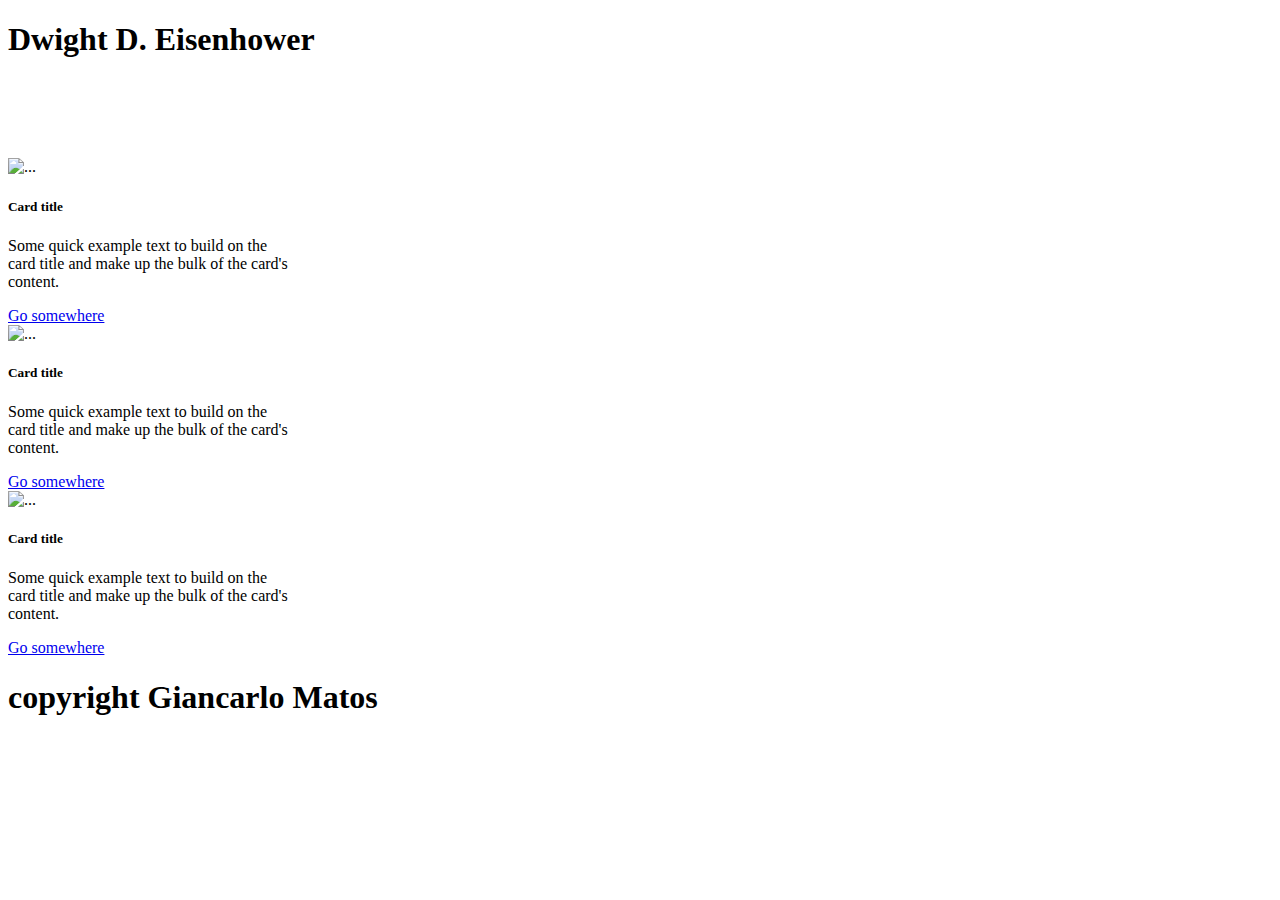
==== index.html @ af26943e "Changes" ====
<!doctype html>
<html lang="en">
    <head>
        <title>Title</title>
        <!-- Required meta tags -->
        <meta charset="utf-8" />
        <meta
            name="viewport"
            content="width=device-width, initial-scale=1, shrink-to-fit=no"
        />

        <!-- Bootstrap CSS v5.2.1 -->
        <link
            href="https://cdn.jsdelivr.net/npm/bootstrap@5.3.2/dist/css/bootstrap.min.css"
            rel="stylesheet"
            integrity="sha384-T3c6CoIi6uLrA9TneNEoa7RxnatzjcDSCmG1MXxSR1GAsXEV/Dwwykc2MPK8M2HN"
            crossorigin="anonymous"
        />
        <link rel="stylesheet" href="style.css">
    </head>

    <body>
        <header>
            <!-- place navbar here -->
        </header>
        <main>
            <h1>Dwight D. Eisenhower</h1>
            <div class="row">
            <div class="center">
            <p class="text-responce"></p>
            <div class="card" style="width: 18rem;">
                <img src="..." class="card-img-top" alt="...">
                <div class="card-body">
                  <h5 class="card-title">Card title</h5>
                  <p class="card-text">Some quick example text to build on the card title and make up the bulk of the card's content.</p>
                  <a href="#" class="btn btn-primary">Go somewhere</a>
                </div>
              </div>


              <div class="card" style="width: 18rem;">
                <img src="..." class="card-img-top" alt="...">
                <div class="card-body">
                  <h5 class="card-title">Card title</h5>
                  <p class="card-text">Some quick example text to build on the card title and make up the bulk of the card's content.</p>
                  <a href="#" class="btn btn-primary">Go somewhere</a>
                </div>
              </div>


              <div class="card" style="width: 18rem;">
                <img src="..." class="card-img-top" alt="...">
                <div class="card-body">
                  <h5 class="card-title">Card title</h5>
                  <p class="card-text">Some quick example text to build on the card title and make up the bulk of the card's content.</p>
                  <a href="#" class="btn btn-primary">Go somewhere</a>
                </div>
              </div>
            </div>
        </div>

        </main>
        <footer>
      <h1>copyright Giancarlo Matos</h1>
        </footer>
        <!-- Bootstrap JavaScript Libraries -->
        <script
            src="https://cdn.jsdelivr.net/npm/@popperjs/core@2.11.8/dist/umd/popper.min.js"
            integrity="sha384-I7E8VVD/ismYTF4hNIPjVp/Zjvgyol6VFvRkX/vR+Vc4jQkC+hVqc2pM8ODewa9r"
            crossorigin="anonymous"
        ></script>

        <script
            src="https://cdn.jsdelivr.net/npm/bootstrap@5.3.2/dist/js/bootstrap.min.js"
            integrity="sha384-BBtl+eGJRgqQAUMxJ7pMwbEyER4l1g+O15P+16Ep7Q9Q+zqX6gSbd85u4mG4QzX+"
            crossorigin="anonymous"
        ></script>
    </body>
</html>
---- style.css ----
.center {
    margin: auto;
    margin-top: 100px;
    margin-bottom: auto;
 }
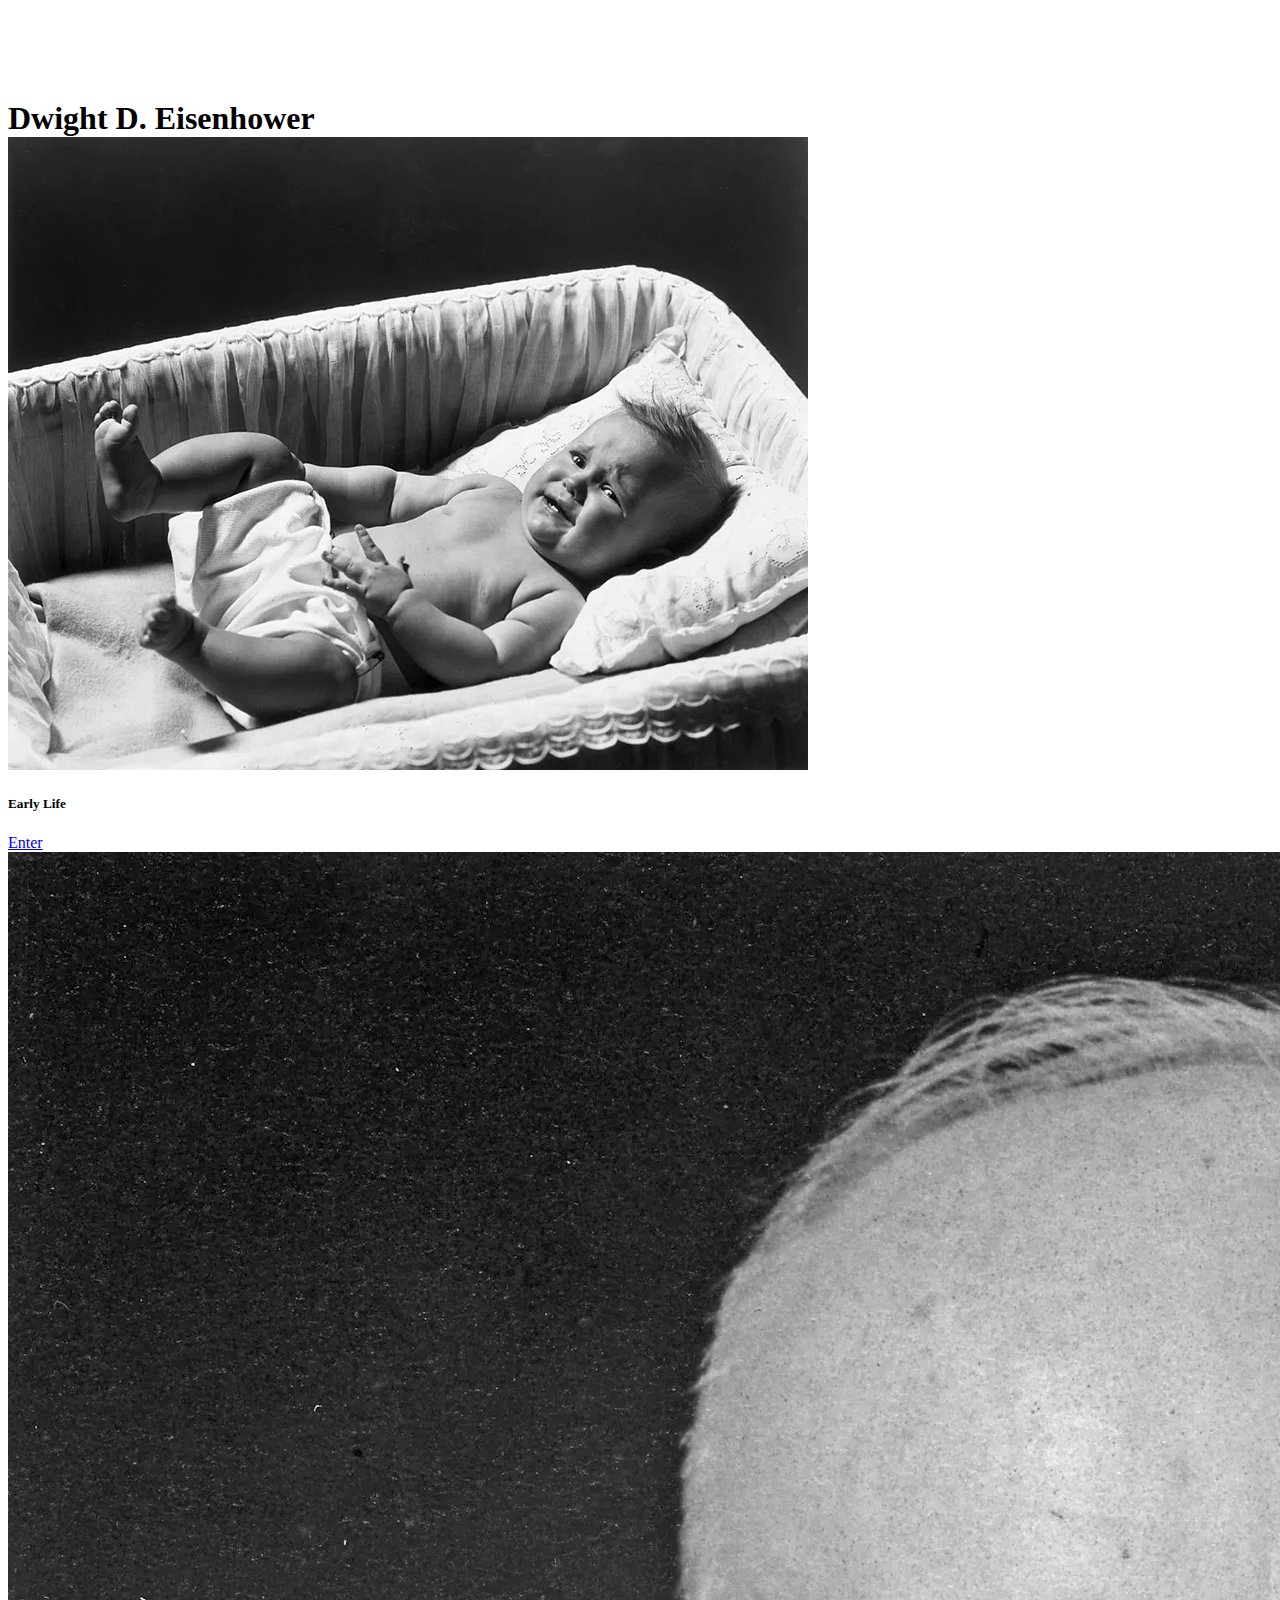
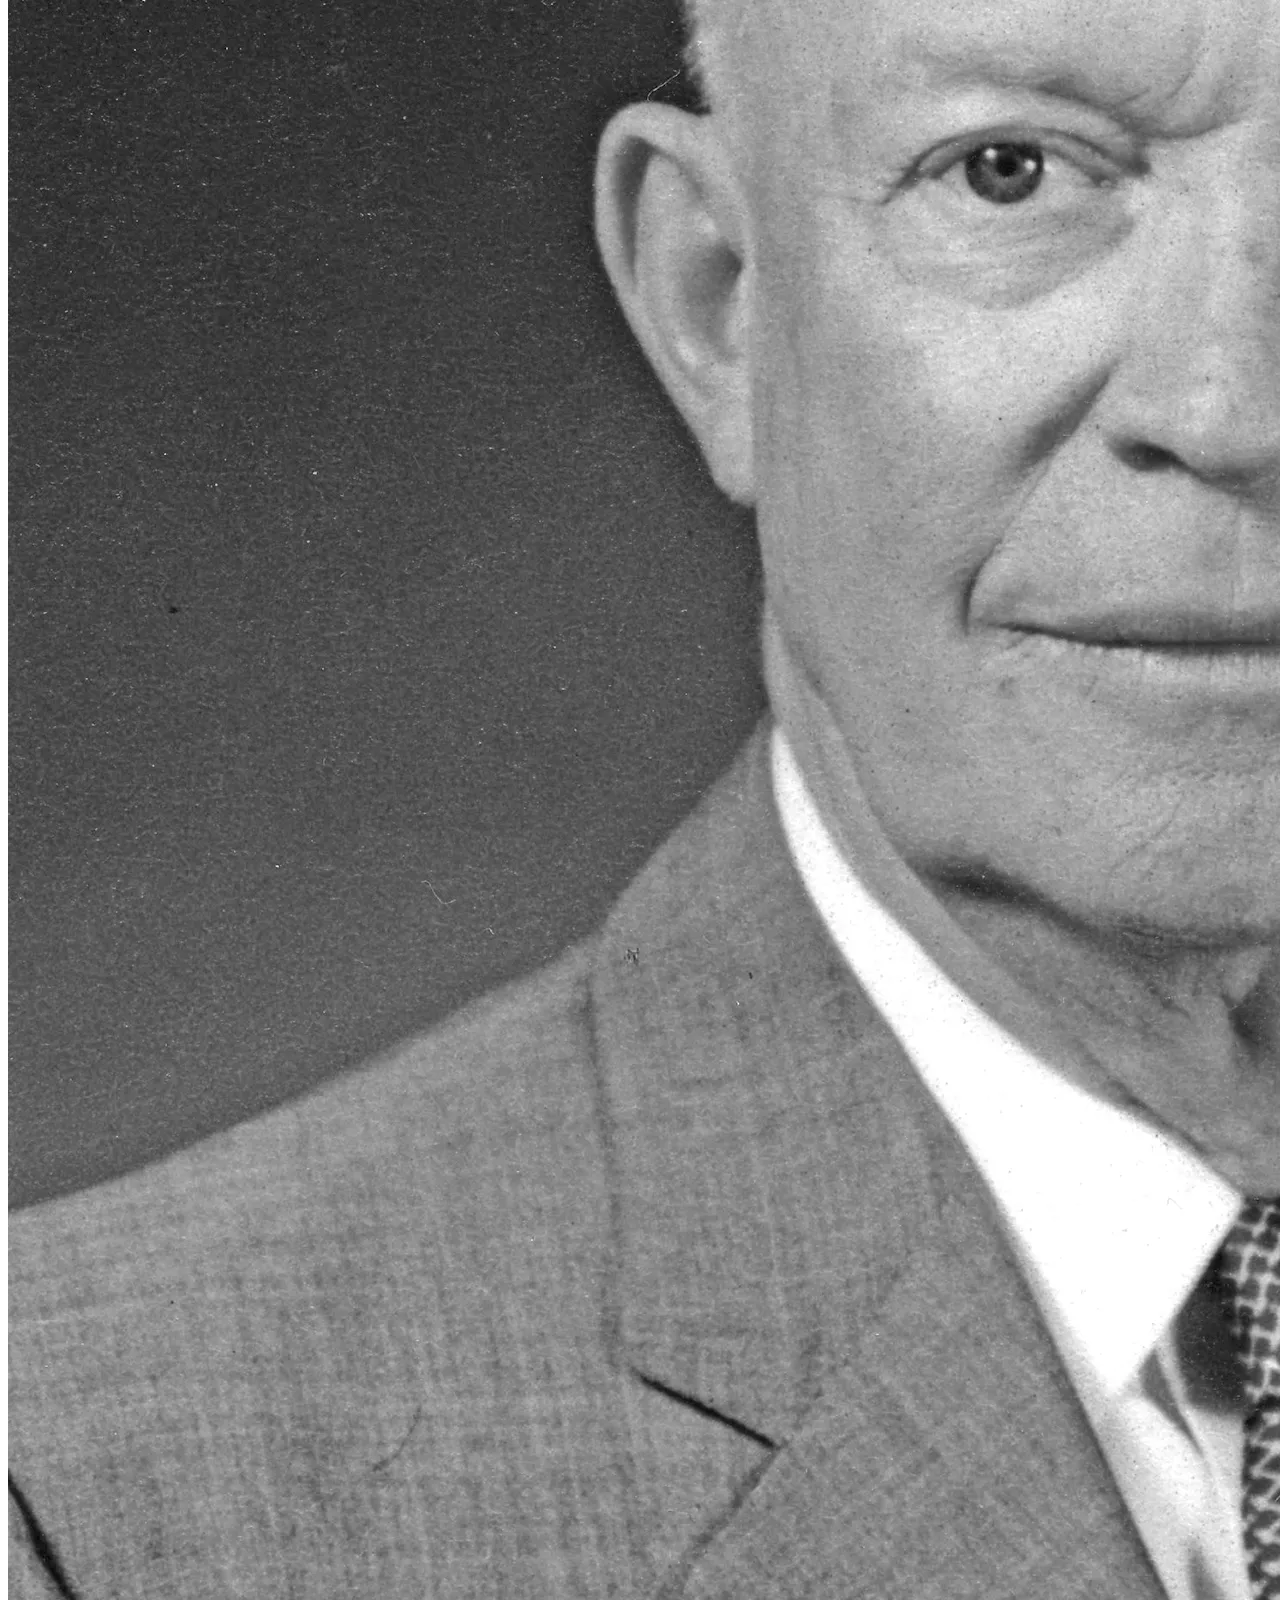
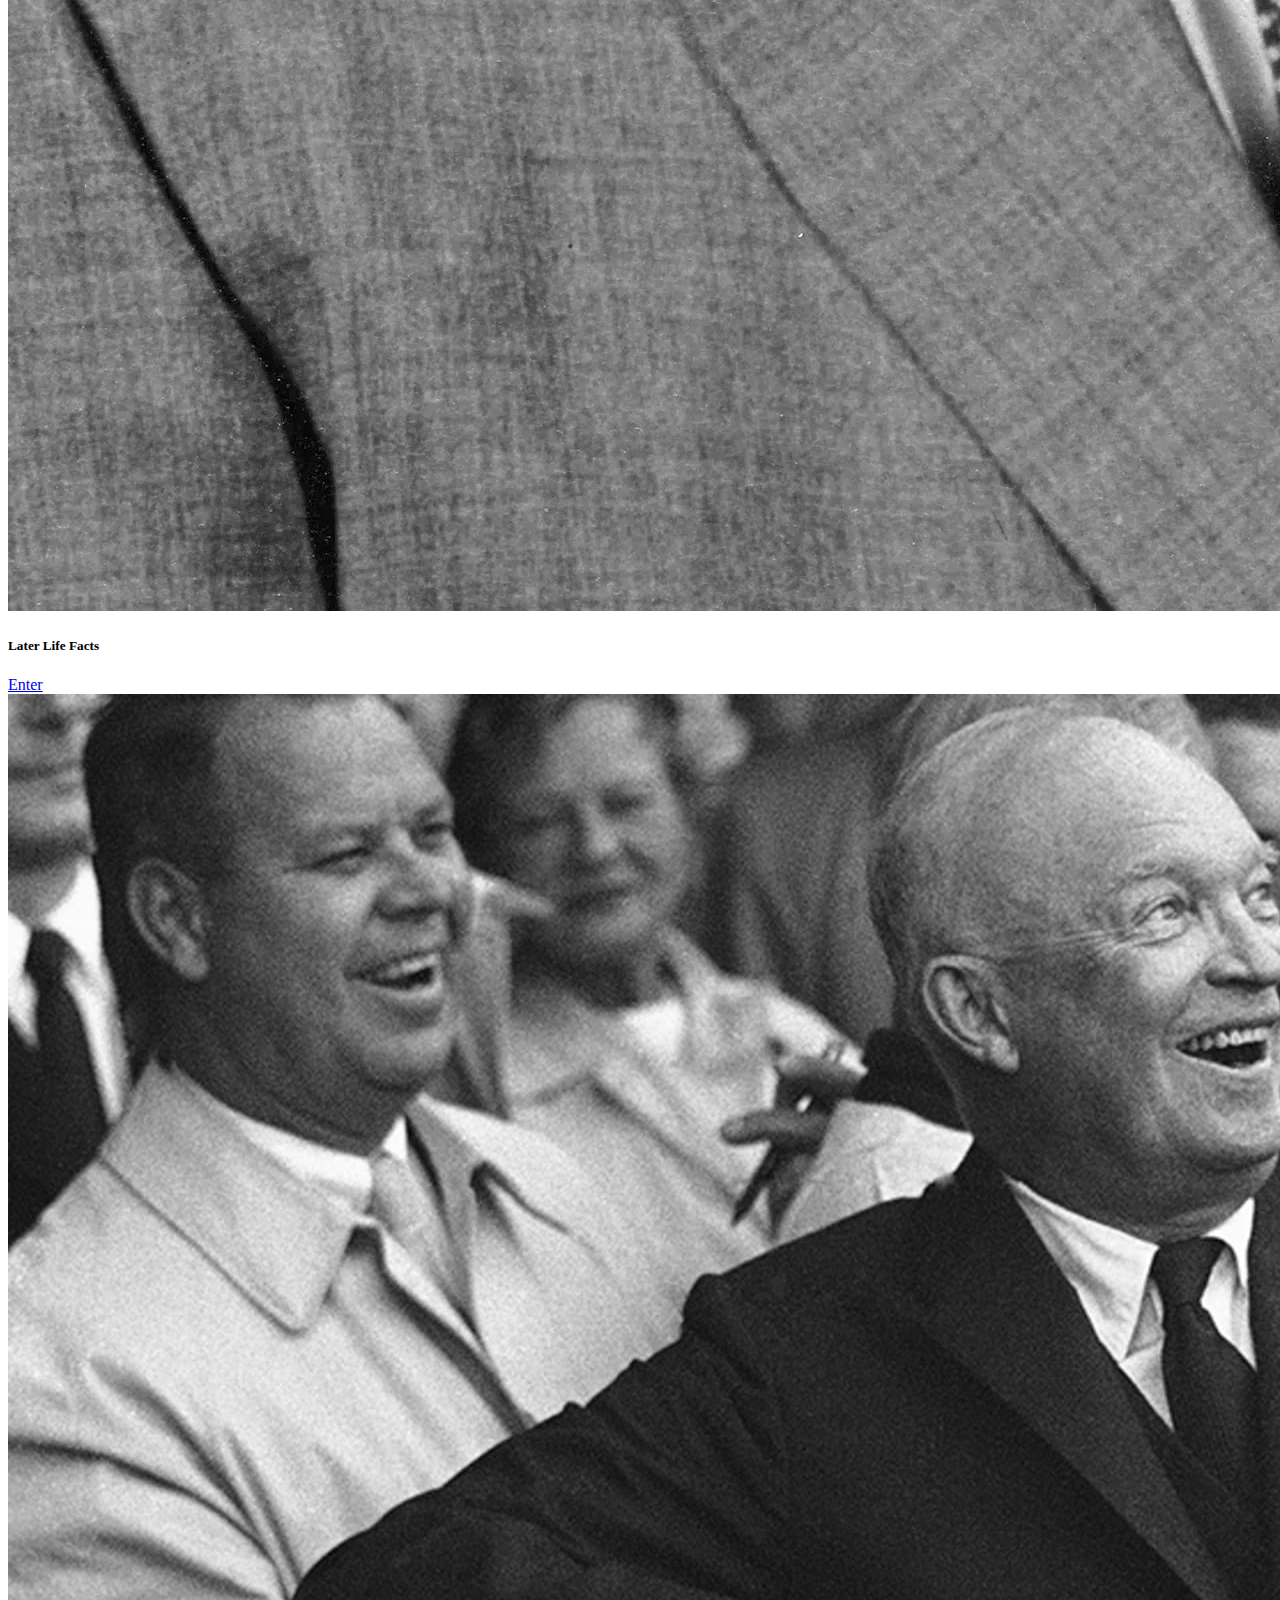
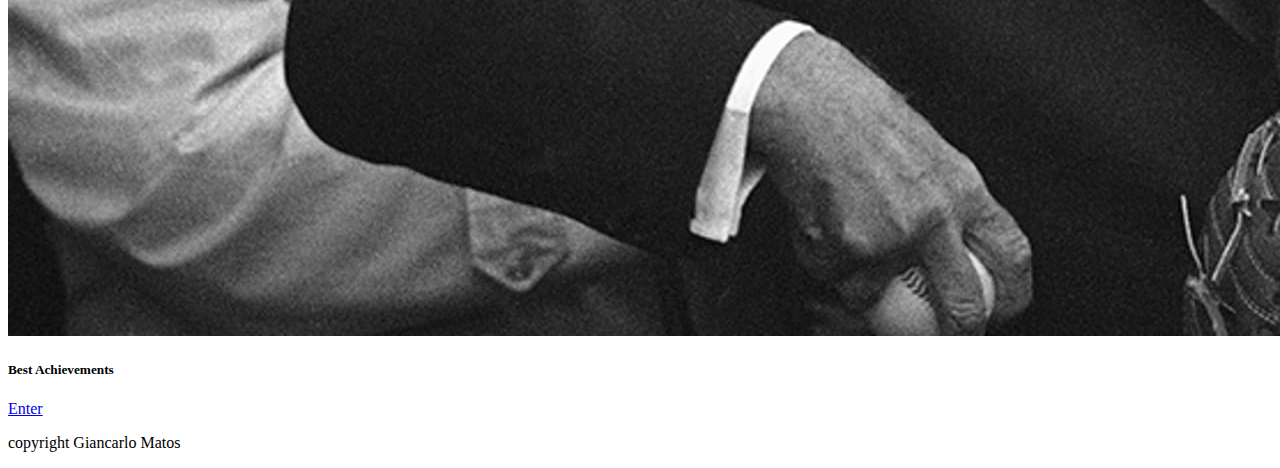
==== commit ece037c9: "Inserted images and unfinished home layout" ====
--- a/index.html
+++ b/index.html
@@ -24,44 +24,39 @@
             <!-- place navbar here -->
         </header>
         <main>
-            <h1>Dwight D. Eisenhower</h1>
-            <div class="row">
-            <div class="center">
-            <p class="text-responce"></p>
-            <div class="card" style="width: 18rem;">
-                <img src="..." class="card-img-top" alt="...">
+            <h1 class="center">Dwight D. Eisenhower</h1>
+            <div class="row ">
+              <div class="col-4"><div class="card h-100">
+                <img src="baby_in_crib-edit.webp" class="card-img-top" alt="Dog Leash">
                 <div class="card-body">
-                  <h5 class="card-title">Card title</h5>
-                  <p class="card-text">Some quick example text to build on the card title and make up the bulk of the card's content.</p>
-                  <a href="#" class="btn btn-primary">Go somewhere</a>
+                  <h5 class="card-title">Early Life </h5>
+                  <p class="card-text"></p>
+                  <a href="#" class="btn btn-primary">Enter</a>
                 </div>
-              </div>
-
-
-              <div class="card" style="width: 18rem;">
-                <img src="..." class="card-img-top" alt="...">
+              </div></div>
+              <div class="col-4"><div class="card  h-100">
+                <img src="ghows-OH-4a8acdda-4105-415f-e053-0100007f14cf-830940c1.webp" class="card-img-top" alt="Dog treats">
                 <div class="card-body">
-                  <h5 class="card-title">Card title</h5>
-                  <p class="card-text">Some quick example text to build on the card title and make up the bulk of the card's content.</p>
-                  <a href="#" class="btn btn-primary">Go somewhere</a>
+                  <h5 class="card-title">Later Life Facts
+                  </h5>
+                  <p class="card-text"></p>
+                  <a href="#" class="btn btn-primary">Enter</a>
                 </div>
-              </div>
-
-
-              <div class="card" style="width: 18rem;">
-                <img src="..." class="card-img-top" alt="...">
+              </div></div>
+              <div class="col-4"><div class="card  h-100">
+                <img src="khp6znuwlpxmyth6jiyj.jpg" class="card-img-top" alt="Dog bowl">
                 <div class="card-body">
-                  <h5 class="card-title">Card title</h5>
-                  <p class="card-text">Some quick example text to build on the card title and make up the bulk of the card's content.</p>
-                  <a href="#" class="btn btn-primary">Go somewhere</a>
+                  <h5 class="card-title">Best Achievements</h5>
+                  <p class="card-text"> </p>
+                  <a href="#" class="btn btn-primary">Enter</a>
                 </div>
-              </div>
+              </div></div>
             </div>
-        </div>
-
+            
+            </div>
         </main>
         <footer>
-      <h1>copyright Giancarlo Matos</h1>
+      <p>copyright Giancarlo Matos</p>
         </footer>
         <!-- Bootstrap JavaScript Libraries -->
         <script
--- a/style.css
+++ b/style.css
@@ -1,5 +1,6 @@
- .center {
+.center {
     margin: auto;
     margin-top: 100px;
     margin-bottom: auto;
- }+ }
+ 
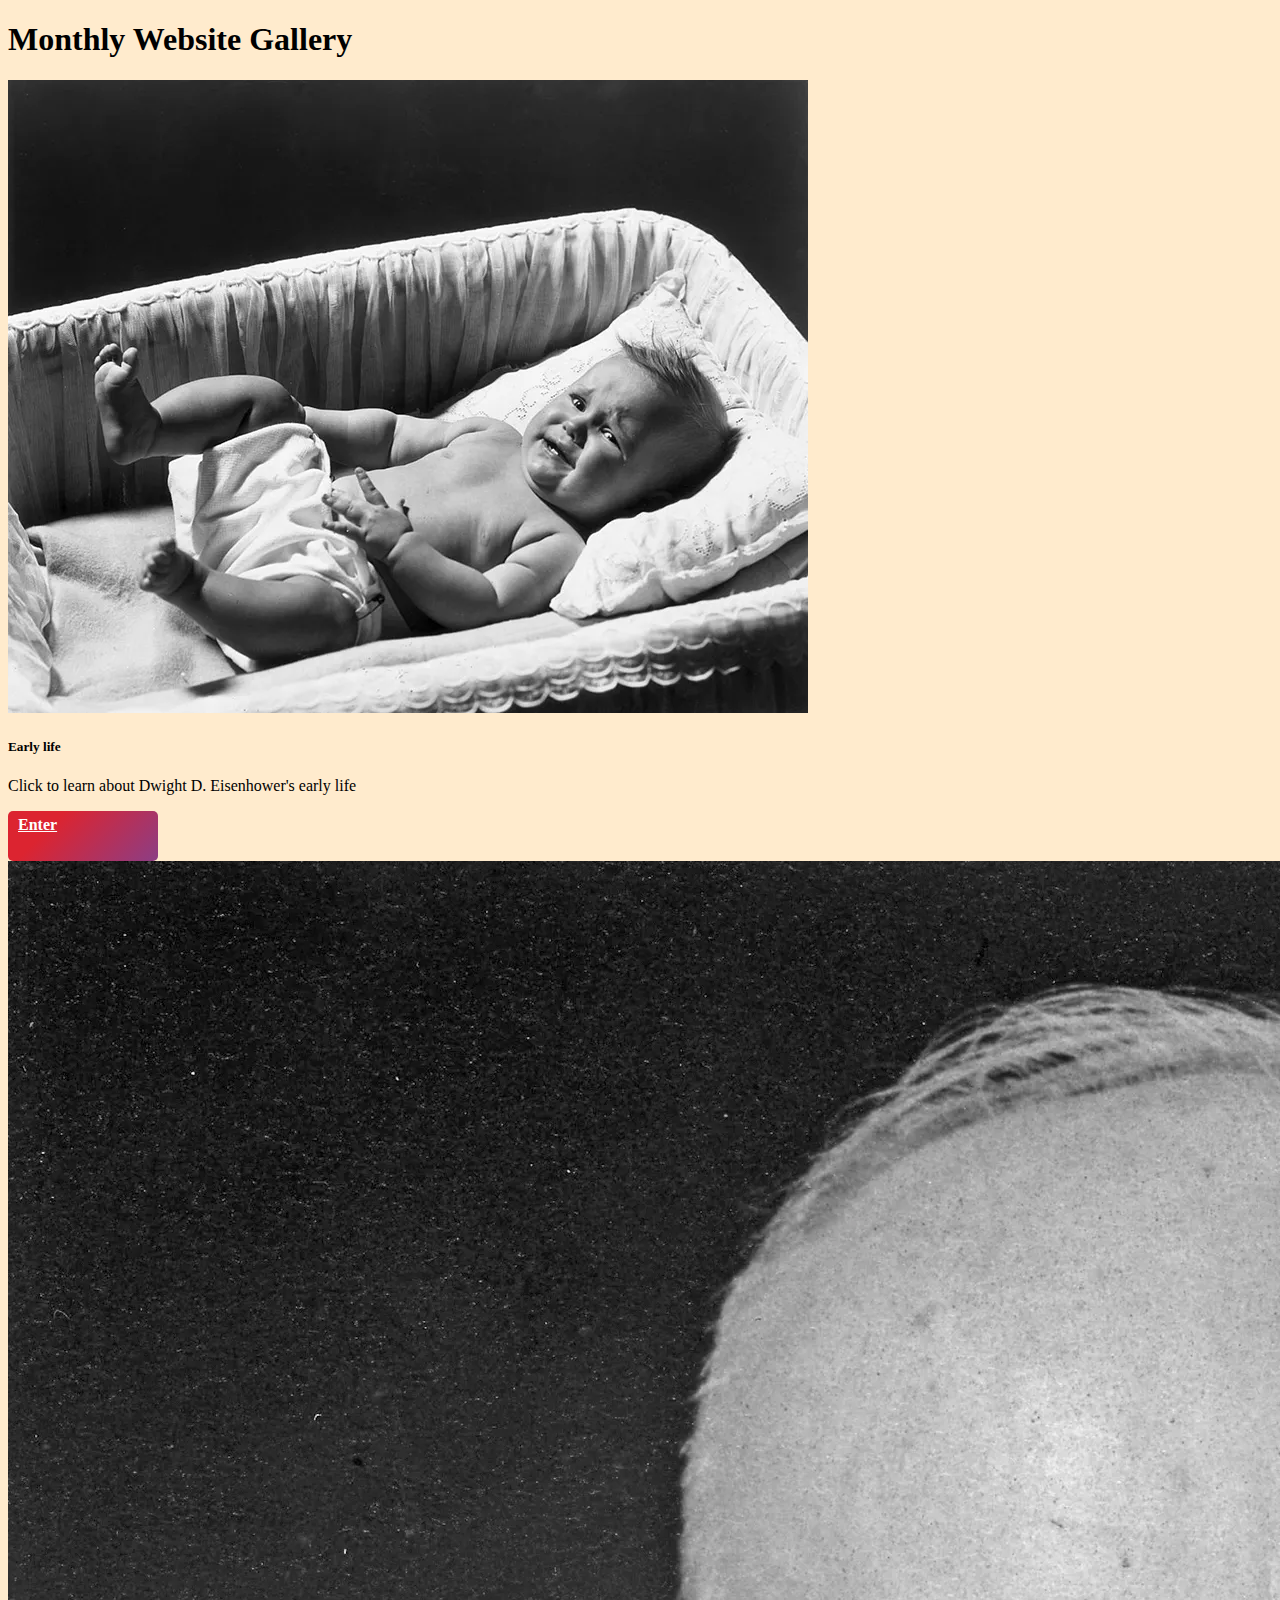
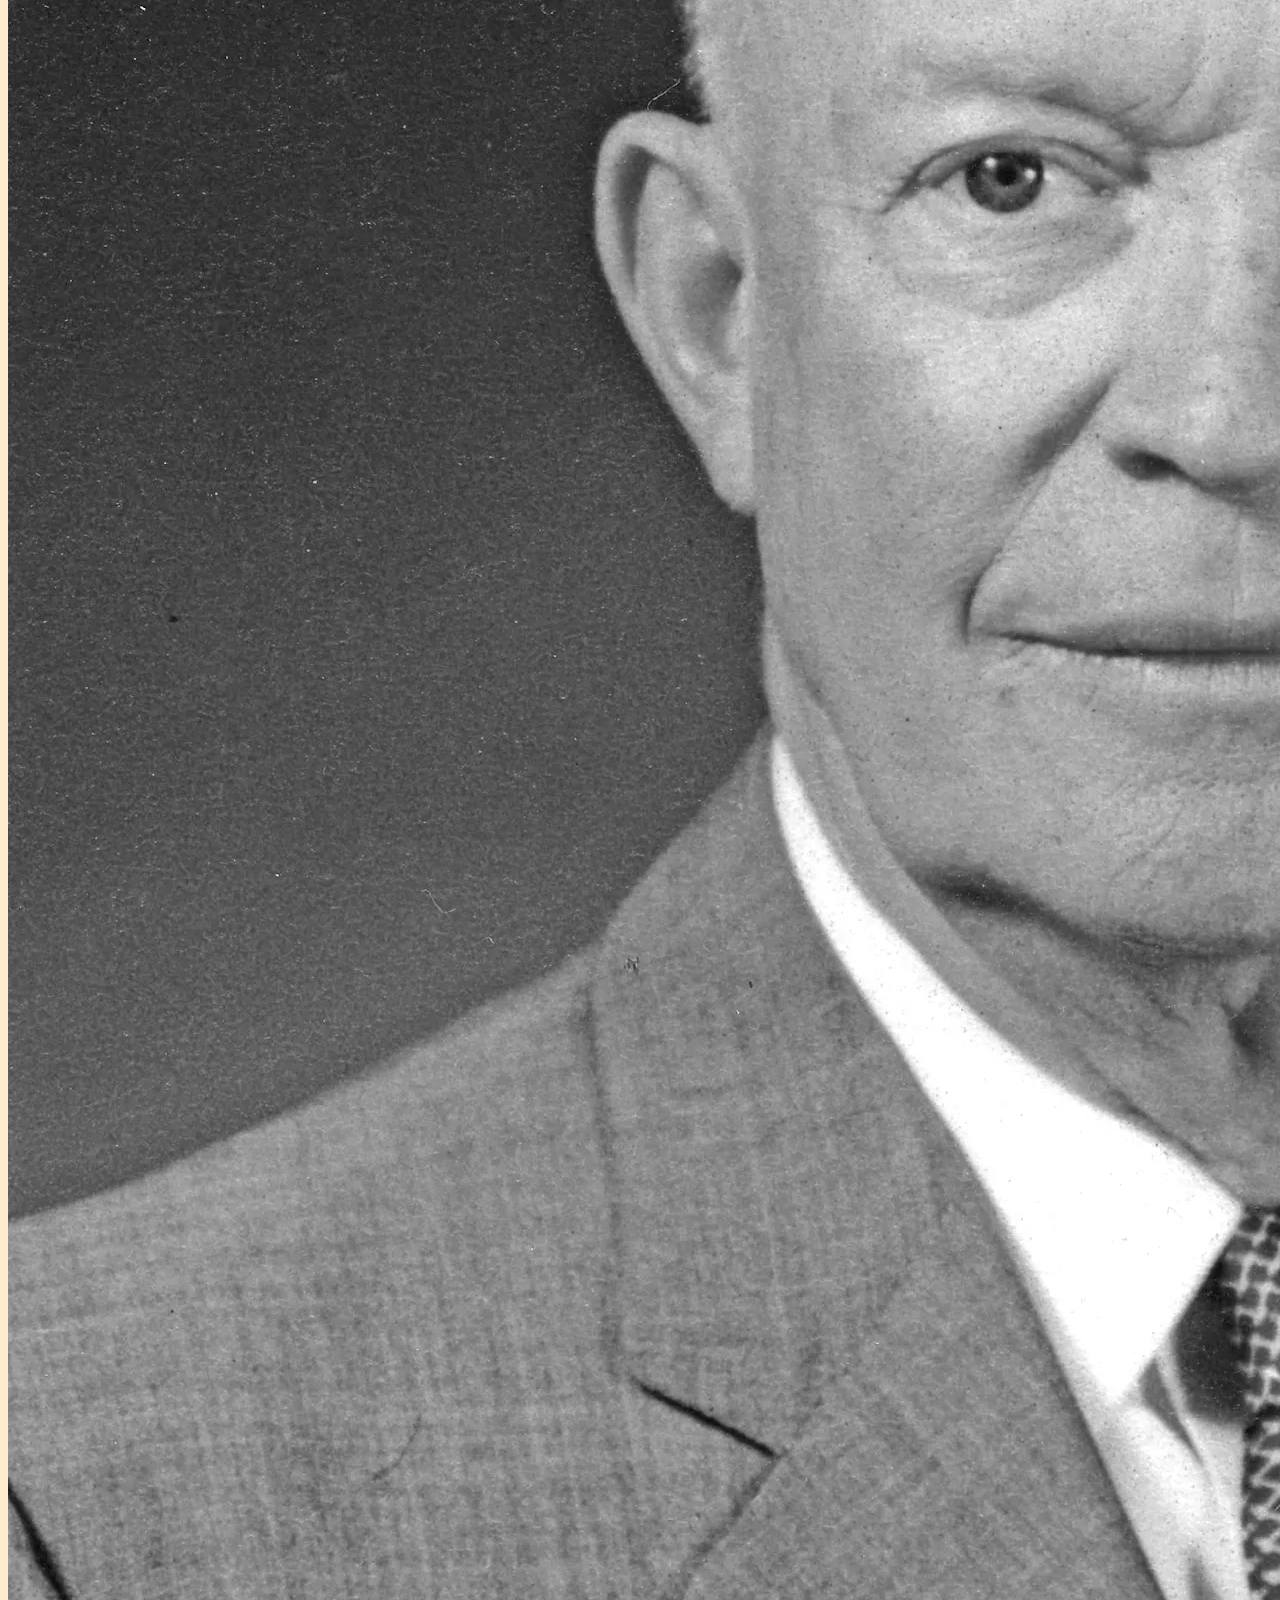
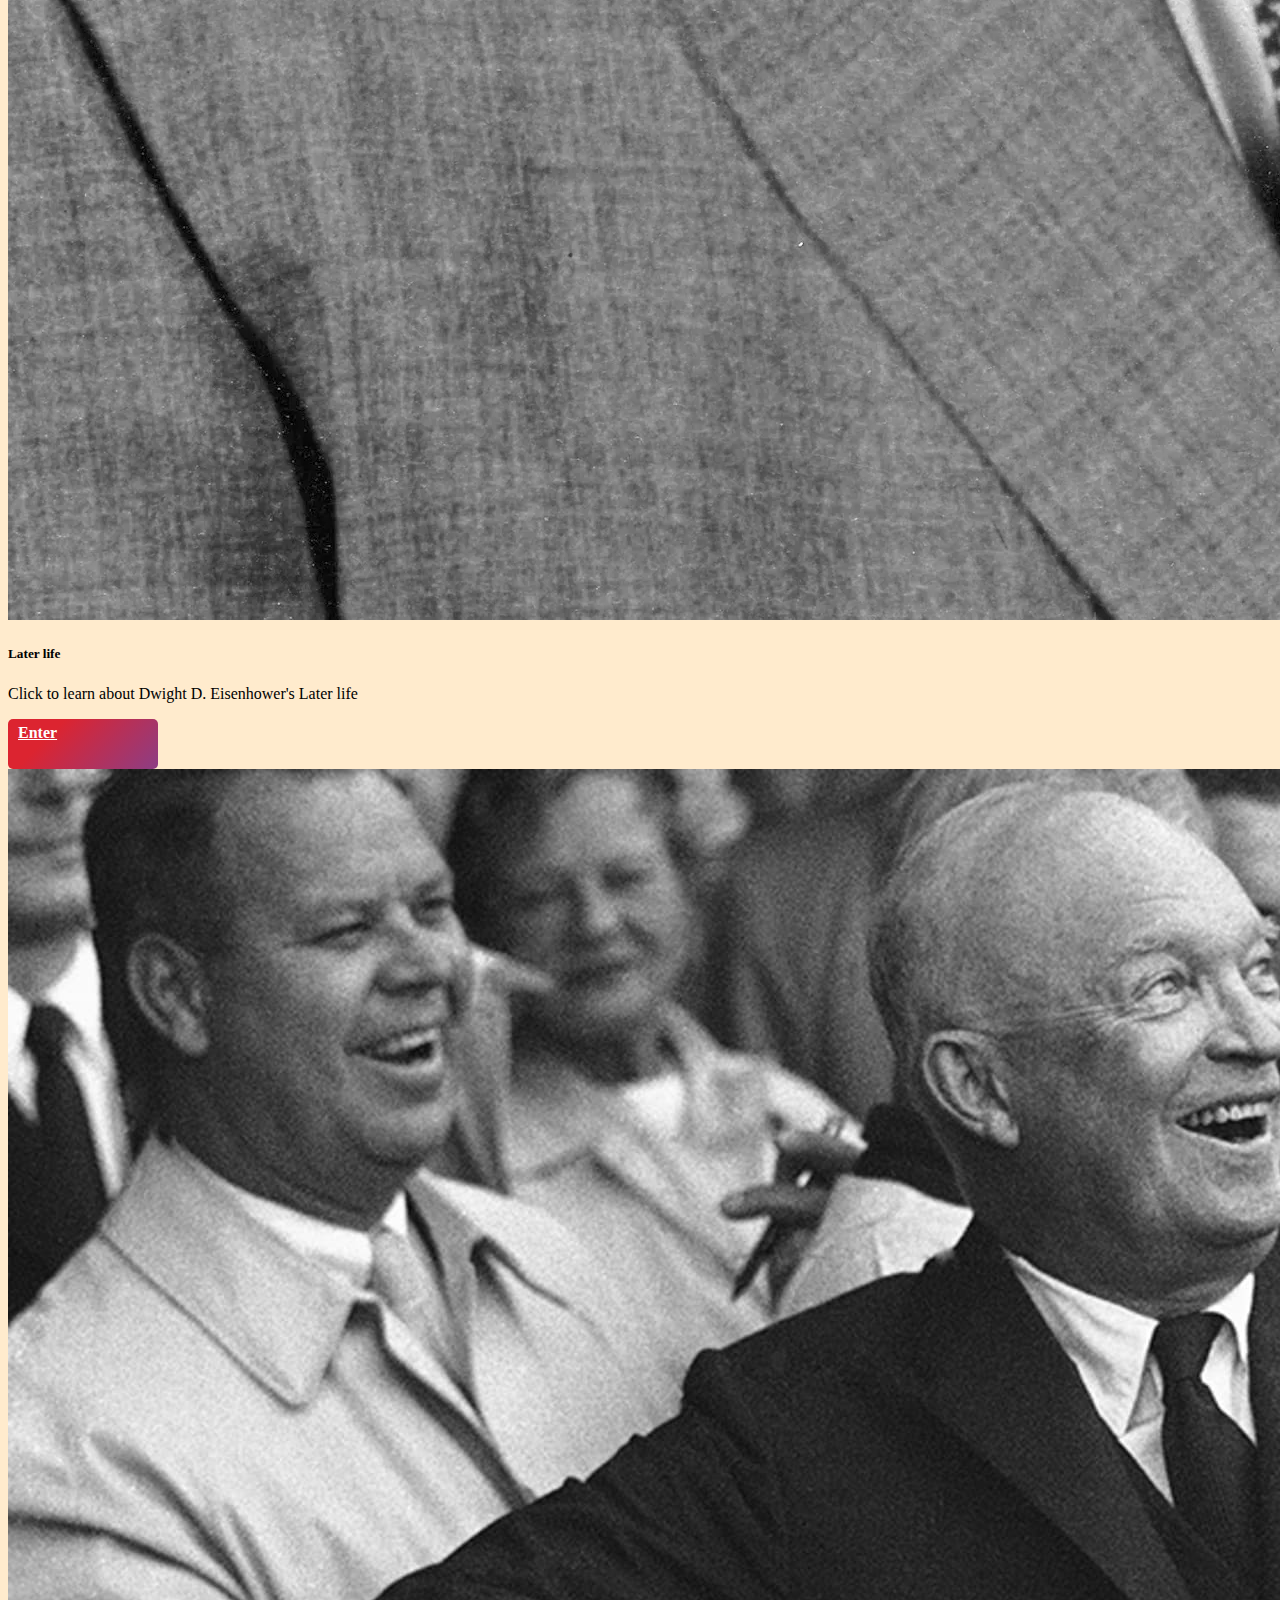
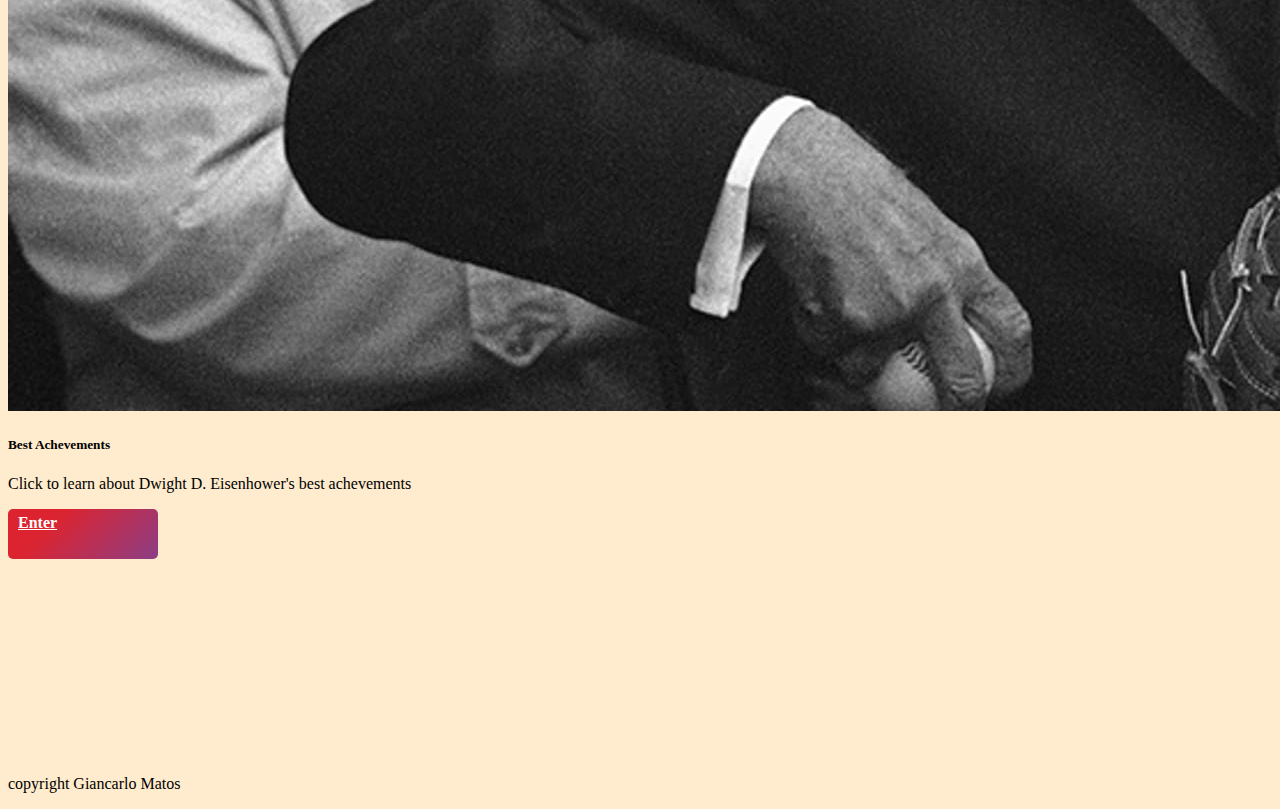
==== commit e4bcd368: "Added early life + Home layout" ====
--- a/index.html
+++ b/index.html
@@ -1,7 +1,7 @@
 <!doctype html>
 <html lang="en">
     <head>
-        <title>Title</title>
+        <title>Dwight D. Eisenhower</title>
         <!-- Required meta tags -->
         <meta charset="utf-8" />
         <meta
@@ -22,41 +22,50 @@
     <body>
         <header>
             <!-- place navbar here -->
+            <h1 class="pt-3 colorchange text-center">Monthly Website Gallery</h1>        
         </header>
         <main>
-            <h1 class="center">Dwight D. Eisenhower</h1>
-            <div class="row ">
-              <div class="col-4"><div class="card h-100">
-                <img src="baby_in_crib-edit.webp" class="card-img-top" alt="Dog Leash">
+           
+          <div class="row d-flex justify-content-center align-items-center my-3">
+ 
+            <div class="col-lg-2 col-md-6 col-sm-12 resise">
+              <div class="card">
+                <img src="baby_in_crib-edit.webp" class="card-img-top" alt="...">
                 <div class="card-body">
-                  <h5 class="card-title">Early Life </h5>
-                  <p class="card-text"></p>
-                  <a href="#" class="btn btn-primary">Enter</a>
+                  <h5 class="card-title">Early life</h5>
+                  <p class="card-text">Click to learn about Dwight D. Eisenhower's early life </p>
+                  <a href="Earlylife.html" class="css-button-gradient--8">Enter</a>
                 </div>
-              </div></div>
-              <div class="col-4"><div class="card  h-100">
-                <img src="ghows-OH-4a8acdda-4105-415f-e053-0100007f14cf-830940c1.webp" class="card-img-top" alt="Dog treats">
+              </div>
+            </div>
+            <!--November website card-->
+            <div class="col-lg-2 col-md-6 col-sm-12 resise">
+              <div class="card">
+                <img src="ghows-OH-4a8acdda-4105-415f-e053-0100007f14cf-830940c1.webp" class="card-img-top" alt="...">
                 <div class="card-body">
-                  <h5 class="card-title">Later Life Facts
-                  </h5>
-                  <p class="card-text"></p>
-                  <a href="#" class="btn btn-primary">Enter</a>
+                  <h5 class="card-title">Later life</h5>
+                  <p class="card-text">Click to learn about Dwight D. Eisenhower's Later life</p>
+                  <a href="#" class="css-button-gradient--8">Enter</a>
                 </div>
-              </div></div>
-              <div class="col-4"><div class="card  h-100">
-                <img src="khp6znuwlpxmyth6jiyj.jpg" class="card-img-top" alt="Dog bowl">
+              </div>
+            </div>
+            <!--gallery description card on lg screen-->
+         
+            <!--December website card-->
+            <div class="col-lg-2 col-md-6 col-sm-12 resise">
+              <div class="card">
+                <img src="khp6znuwlpxmyth6jiyj.jpg" class="card-img-top" alt="...">
                 <div class="card-body">
-                  <h5 class="card-title">Best Achievements</h5>
-                  <p class="card-text"> </p>
-                  <a href="#" class="btn btn-primary">Enter</a>
+                  <h5 class="card-title">Best Achevements</h5>
+                  <p class="card-text">Click to learn about Dwight D. Eisenhower's best achevements</p>
+                  <a href="#" class="css-button-gradient--8">Enter</a>
                 </div>
-              </div></div>
+              </div>
             </div>
-            
             </div>
         </main>
         <footer>
-      <p>copyright Giancarlo Matos</p>
+      <p class="text-center footer ">copyright Giancarlo Matos</p>
         </footer>
         <!-- Bootstrap JavaScript Libraries -->
         <script
--- a/style.css
+++ b/style.css
@@ -4,3 +4,195 @@
     margin-bottom: auto;
  }
  
+ /* width */
+::-webkit-scrollbar {
+    width: 20px;
+  }
+  
+  /* Track */
+  ::-webkit-scrollbar-track {
+    box-shadow: inset 0 0 5px darkgreen; 
+    border-radius: 10px;
+  }
+   
+  /* Handle */
+  ::-webkit-scrollbar-thumb {
+    background: black; 
+    border-radius: 10px;
+  }
+  
+  /* Handle on hover */
+  ::-webkit-scrollbar-thumb:hover {
+    background: whitesmoke; 
+  }
+
+  body {
+    background-color: blanchedalmond;
+  }
+  .cell {cursor: cell;}
+  
+.css-button-gradient--8 {
+    min-width: 130px;
+    height: 40px;
+    color: #fff;
+    padding: 5px 10px;
+    font-weight: bold;
+    cursor: pointer;
+    transition: all 0.3s ease;
+    position: relative;
+    display: inline-block;
+    outline: none;
+    border-radius: 5px;
+    border: none;
+    background-size: 120% auto;
+    background-image: linear-gradient(315deg, #7b4397 0%, #dc2430 75%);
+  }
+  .css-button-gradient--8:hover {
+    background-position: right center;
+  }
+  .css-button-gradient--8:active {
+    top: 2px;
+  }
+  .scale-up-center {
+	-webkit-animation: scale-up-center 0.4s cubic-bezier(0.390, 0.575, 0.565, 1.000) both;
+	        animation: scale-up-center 0.4s cubic-bezier(0.390, 0.575, 0.565, 1.000) both;
+}
+
+.navbar {
+    position: sticky;
+}
+
+.hovereffect {
+    width: 400%;
+    height: 400%;
+    float: left;
+    overflow: hidden;
+    position: relative;
+    text-align: center;
+    cursor: default;
+    background: #42b078;
+  }
+  
+  .hovereffect .overlay {
+   
+    position: absolute;
+    overflow: hidden;
+    top: 0;
+    left: 0;
+    padding: 50px 20px;
+  }
+  
+  .hovereffect img {
+    display: block;
+    position: relative;
+    max-width: none;
+    width: calc(100% + 20px);
+    -webkit-transition: opacity 0.35s, -webkit-transform 0.35s;
+    transition: opacity 0.35s, transform 0.35s;
+    -webkit-transform: translate3d(-10px,0,0);
+    transform: translate3d(-10px,0,0);
+    -webkit-backface-visibility: hidden;
+    backface-visibility: hidden;
+  }
+  
+  .hovereffect:hover img {
+    opacity: 0.4;
+    filter: alpha(opacity=40);
+    -webkit-transform: translate3d(0,0,0);
+    transform: translate3d(0,0,0);
+  }
+  
+  .hovereffect h2 {
+    text-transform: uppercase;
+    color: #fff;
+    text-align: center;
+    position: relative;
+    font-size: 17px;
+    overflow: hidden;
+    padding: 0.5em 0;
+    background-color: transparent;
+  }
+  
+  .hovereffect h2:after {
+    position: absolute;
+    bottom: 0;
+    left: 0;
+    width: 100%;
+    height: 2px;
+    background: #fff;
+    content: '';
+    -webkit-transition: -webkit-transform 0.35s;
+    transition: transform 0.35s;
+    -webkit-transform: translate3d(-100%,0,0);
+    transform: translate3d(-100%,0,0);
+  }
+  
+  .hovereffect:hover h2:after {
+    -webkit-transform: translate3d(0,0,0);
+    transform: translate3d(0,0,0);
+  }
+  
+  .hovereffect a, .hovereffect p {
+    color: #FFF;
+    opacity: 0;
+    filter: alpha(opacity=0);
+    -webkit-transition: opacity 0.35s, -webkit-transform 0.35s;
+    transition: opacity 0.35s, transform 0.35s;
+    -webkit-transform: translate3d(100%,0,0);
+    transform: translate3d(100%,0,0);
+  }
+  
+  .hovereffect:hover a, .hovereffect:hover p {
+    opacity: 1;
+    filter: alpha(opacity=100);
+    -webkit-transform: translate3d(0,0,0);
+    transform: translate3d(0,0,0);
+  }
+
+  .color {
+background-color: rgb(230, 157, 129);
+  }
+
+  .navtext {
+color: black;
+  }
+  
+  .colorchange {
+color: black;
+transition-duration: 2s;
+  }
+
+  .colorchange:hover {
+    color: white;
+    transition-duration: 2s;
+    transform: scale(1.3); 
+      }
+
+      .resise {
+        transition-duration: 2s;
+          }
+
+          .resise:hover {
+      
+            transition-duration: 2s;
+            transform: scale(1.1);
+            border-radius: 10px; 
+            border-color: red;
+              }
+      
+  .footer {
+    padding-top: 200px;
+    color: black;
+  }
+
+  .info {
+    color: whitesmoke;
+    
+  }
+
+  .realign {
+text-align: center;
+margin: auto;
+  }
+  
+  
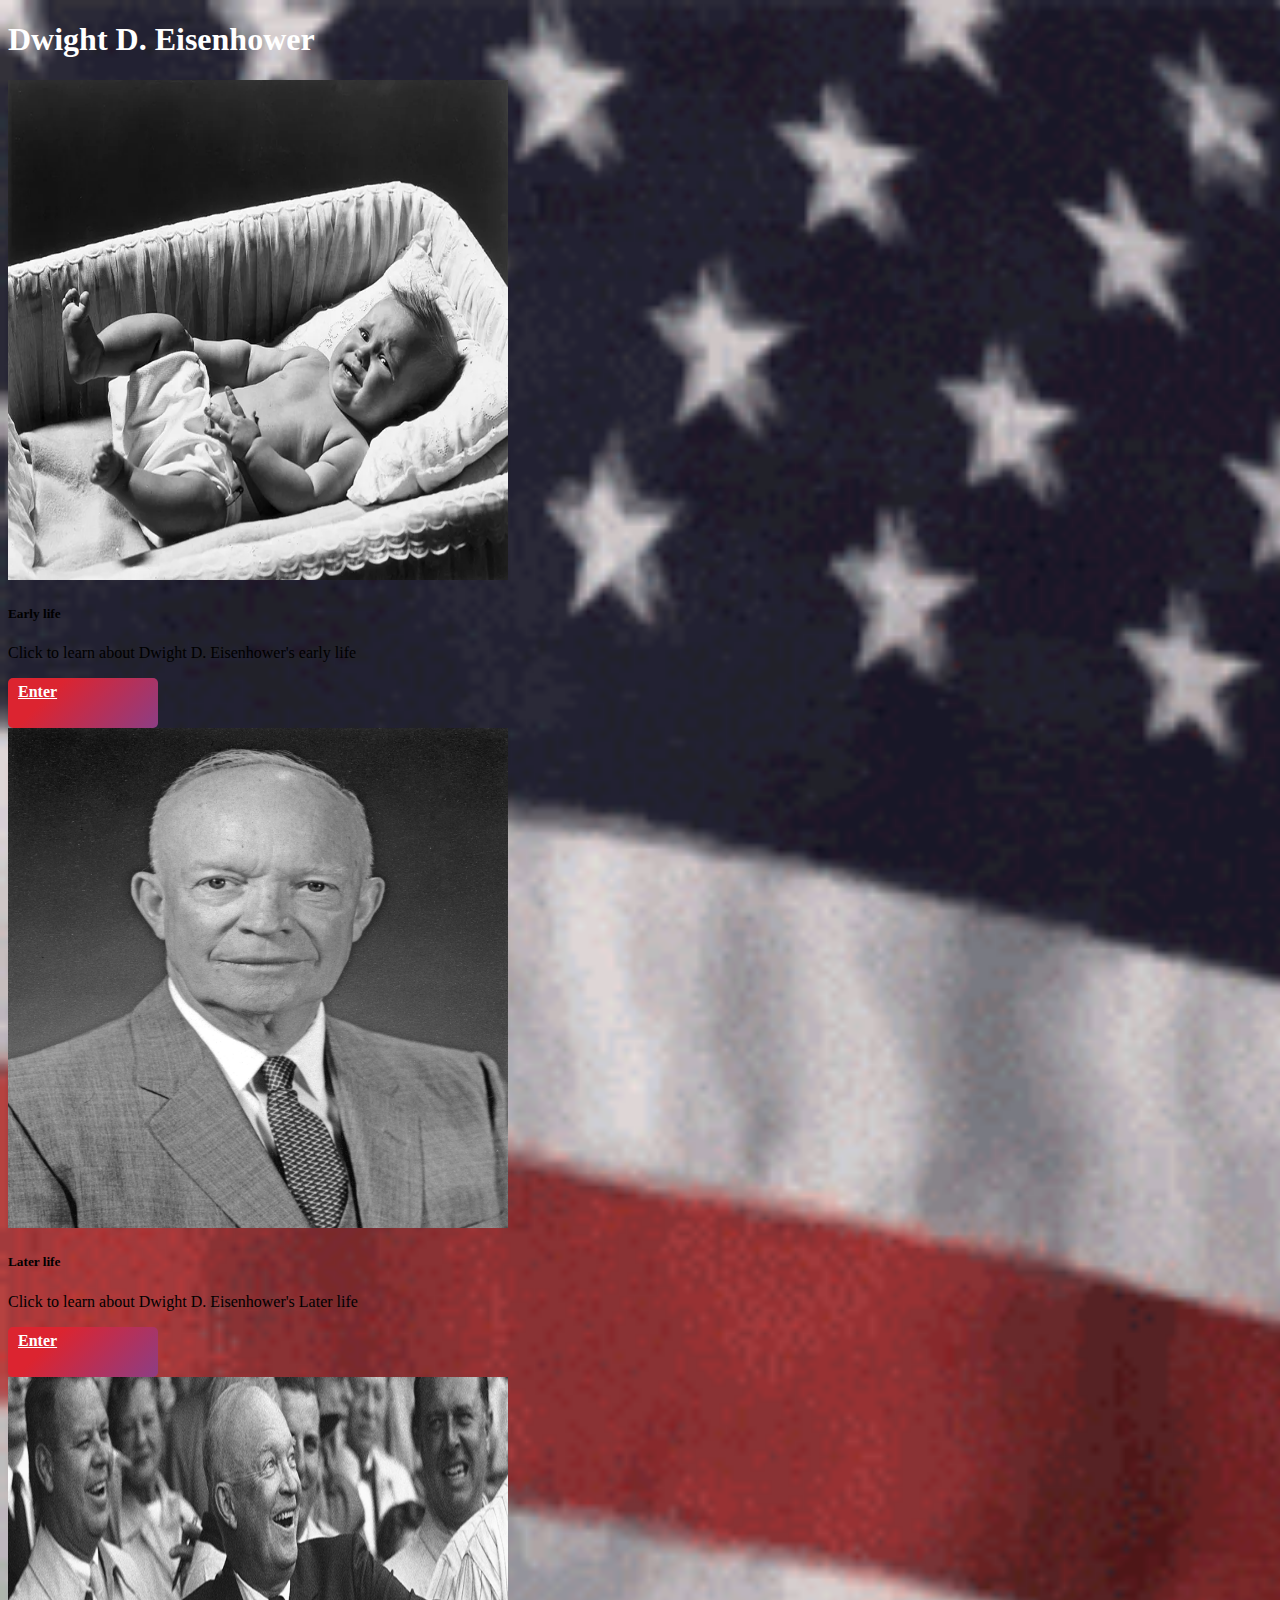
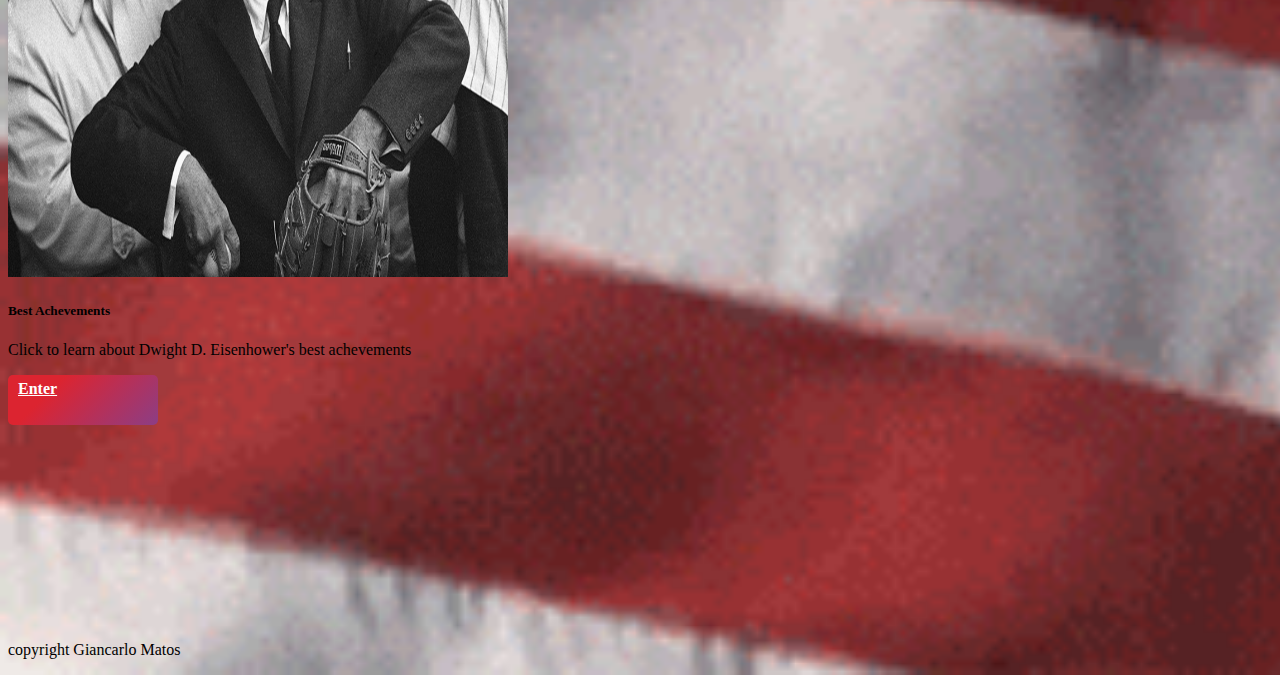
==== commit 4746f835: "Finished early life" ====
--- a/index.html
+++ b/index.html
@@ -22,7 +22,7 @@
     <body>
         <header>
             <!-- place navbar here -->
-            <h1 class="pt-3 colorchange text-center">Monthly Website Gallery</h1>        
+            <h1 class="pt-3 colorchange text-center">Dwight D. Eisenhower</h1>        
         </header>
         <main>
            
@@ -45,7 +45,7 @@
                 <div class="card-body">
                   <h5 class="card-title">Later life</h5>
                   <p class="card-text">Click to learn about Dwight D. Eisenhower's Later life</p>
-                  <a href="#" class="css-button-gradient--8">Enter</a>
+                  <a href="Later.html" class="css-button-gradient--8">Enter</a>
                 </div>
               </div>
             </div>
--- a/style.css
+++ b/style.css
@@ -158,12 +158,12 @@
   }
   
   .colorchange {
-color: black;
+color: white;
 transition-duration: 2s;
   }
 
   .colorchange:hover {
-    color: white;
+    color: red;
     transition-duration: 2s;
     transform: scale(1.3); 
       }
@@ -194,5 +194,32 @@
 text-align: center;
 margin: auto;
   }
-  
-  
+
+  .boxzone {
+    display: inline-block; /* Makes the background size fit the content */
+    padding: 20px; /* Adjust padding for spacing */
+    text-align: center;
+    background: #f8f9fa; /* Optional: Set background color */
+    border-radius: 10px; /* Optional: Add rounded corners */
+
+}
+
+
+.container {
+  display: flex;
+  justify-content: center; /* Centers horizontally */
+  align-items: center; /* Centers vertically */
+  min-height: 100vh; /* Makes the container take the full viewport height */
+}
+
+body {
+  background-image:  url('giphy.gif');
+  background-repeat: no-repeat;
+  background-size: cover;
+}
+
+img {
+  width: 500px;
+  height: 500px;
+  margin: auto;
+}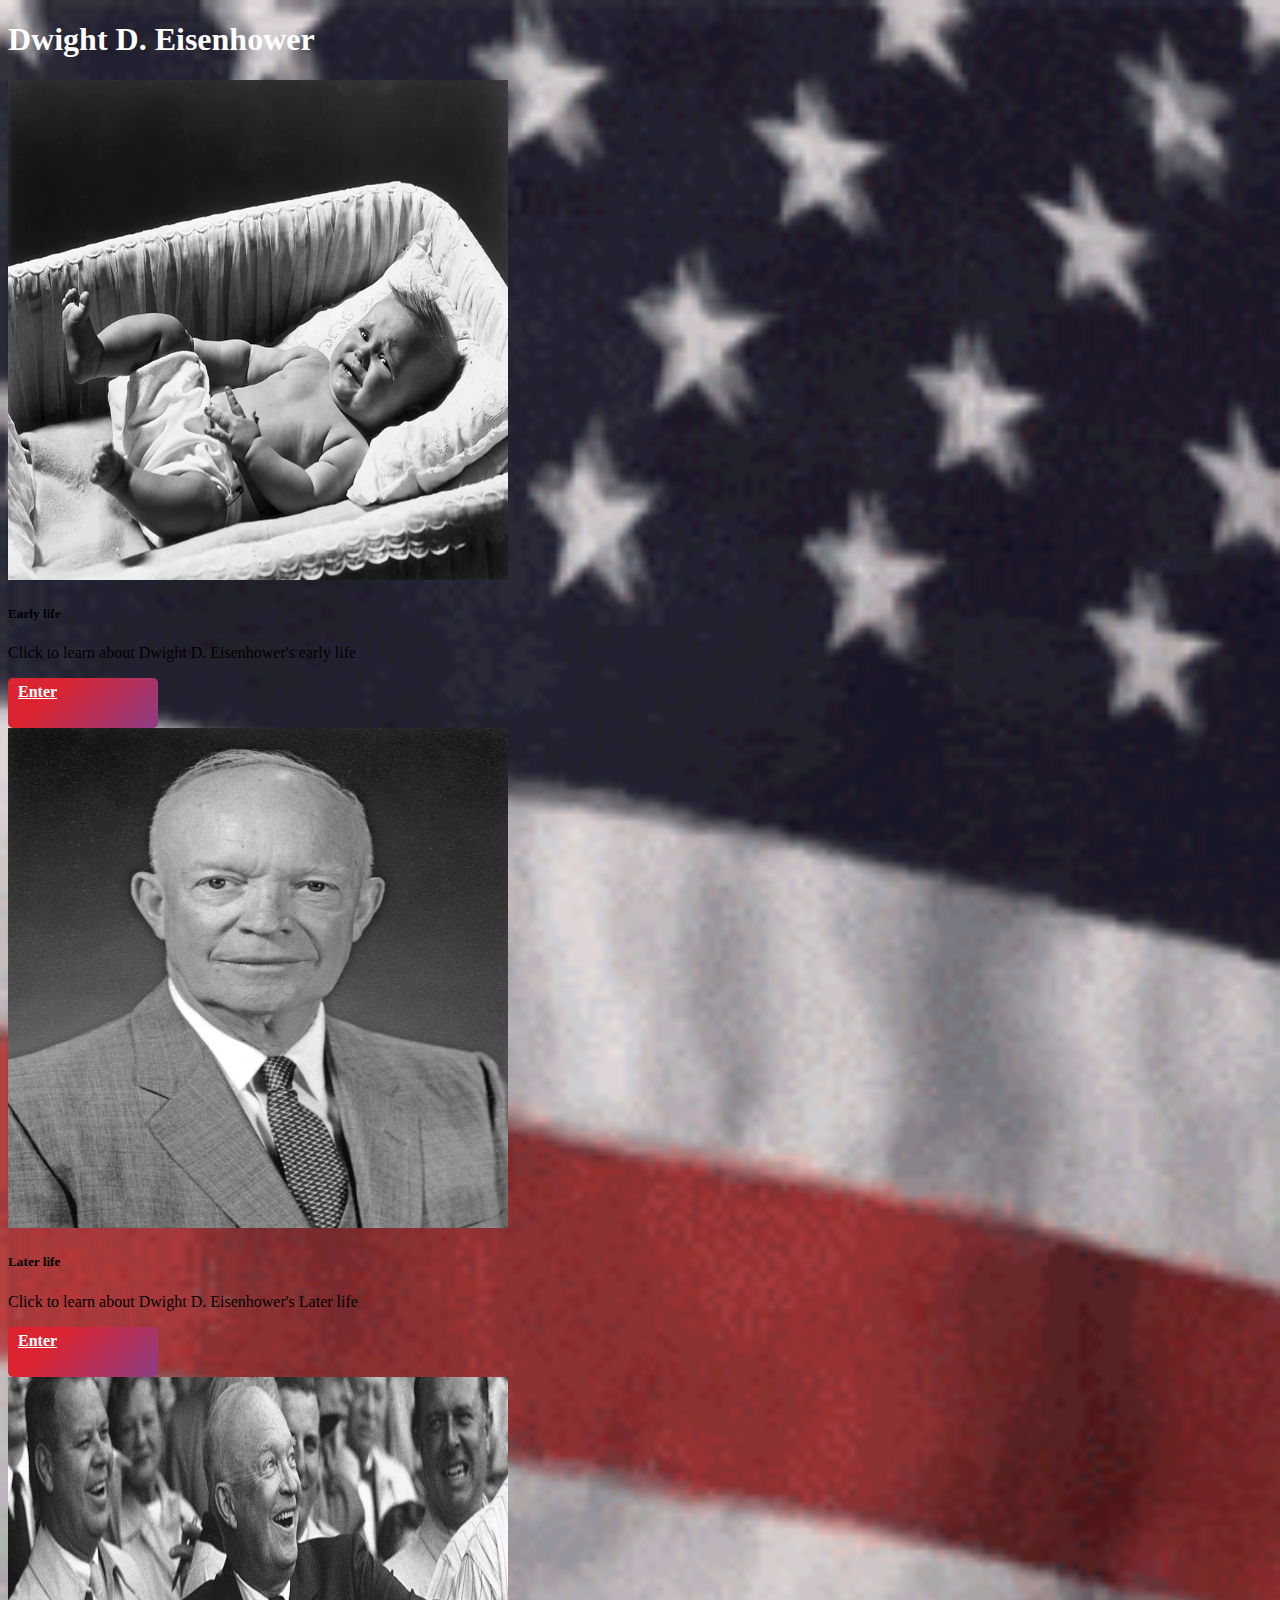
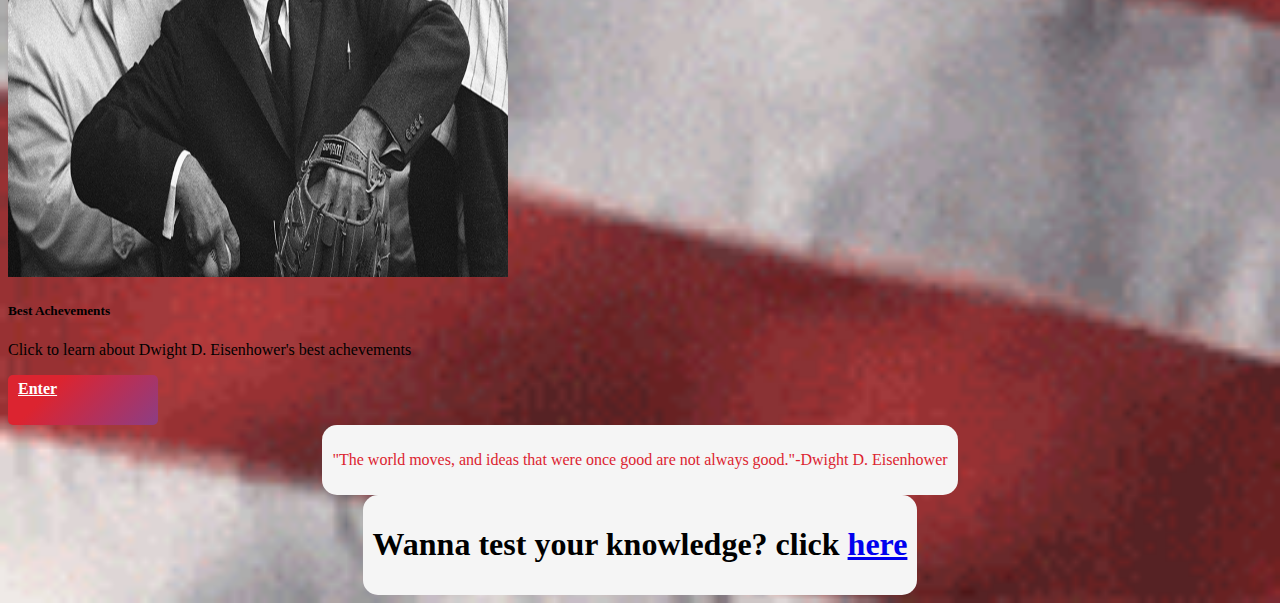
==== commit 9814ac6b: "Near done fixing quiz add needs citations" ====
--- a/index.html
+++ b/index.html
@@ -58,14 +58,18 @@
                 <div class="card-body">
                   <h5 class="card-title">Best Achevements</h5>
                   <p class="card-text">Click to learn about Dwight D. Eisenhower's best achevements</p>
-                  <a href="#" class="css-button-gradient--8">Enter</a>
+                  <a href="Bestach.html" class="css-button-gradient--8">Enter</a>
                 </div>
               </div>
             </div>
             </div>
+            <div class="maininfo justify-content-center text-center pt-3 "> <p id="text"class="changer"></p> </div>
+            <div class="maininfo justify-content-center text-center pt-3 "> 
+              <h1>Wanna test your knowledge? click <a href="quiz.html"> here</a> </h1> 
+            </div>
         </main>
         <footer>
-      <p class="text-center footer ">copyright Giancarlo Matos</p>
+  
         </footer>
         <!-- Bootstrap JavaScript Libraries -->
         <script
@@ -79,5 +83,6 @@
             integrity="sha384-BBtl+eGJRgqQAUMxJ7pMwbEyER4l1g+O15P+16Ep7Q9Q+zqX6gSbd85u4mG4QzX+"
             crossorigin="anonymous"
         ></script>
+  <script src="script.js"></script>
     </body>
 </html>
--- a/style.css
+++ b/style.css
@@ -199,7 +199,7 @@
     display: inline-block; /* Makes the background size fit the content */
     padding: 20px; /* Adjust padding for spacing */
     text-align: center;
-    background: #f8f9fa; /* Optional: Set background color */
+    background: lightskyblue; /* Optional: Set background color */
     border-radius: 10px; /* Optional: Add rounded corners */
 
 }
@@ -222,4 +222,50 @@
   width: 500px;
   height: 500px;
   margin: auto;
-}+}
+
+.adj {
+  margin: auto;
+  padding-top: 200px ;
+}
+
+.changes {
+  padding-top: 30px;
+}
+
+.HREF {
+  margin: auto;
+  padding-left: 100px;
+  padding-right: 100px;
+}
+.Topspace {
+  padding-top: 80px;
+}
+
+.maininfo {
+  max-width: fit-content;
+  margin: auto; /* Centers the div */
+  padding: 10px;
+  text-align: left;
+  background-color: whitesmoke;
+  border-radius: 15px;
+  transition: border 0.3s ease-in-out; 
+}
+
+.maininfo:hover {
+  border: 2px dotted #333; /* Dotted border on hover */
+}
+
+.spaceout {
+  padding-left: 300px;
+  padding-right: 300px;
+
+}
+
+.down {
+  padding-bottom: 100px;
+}
+
+.changer {
+  color: #dc2430;
+}
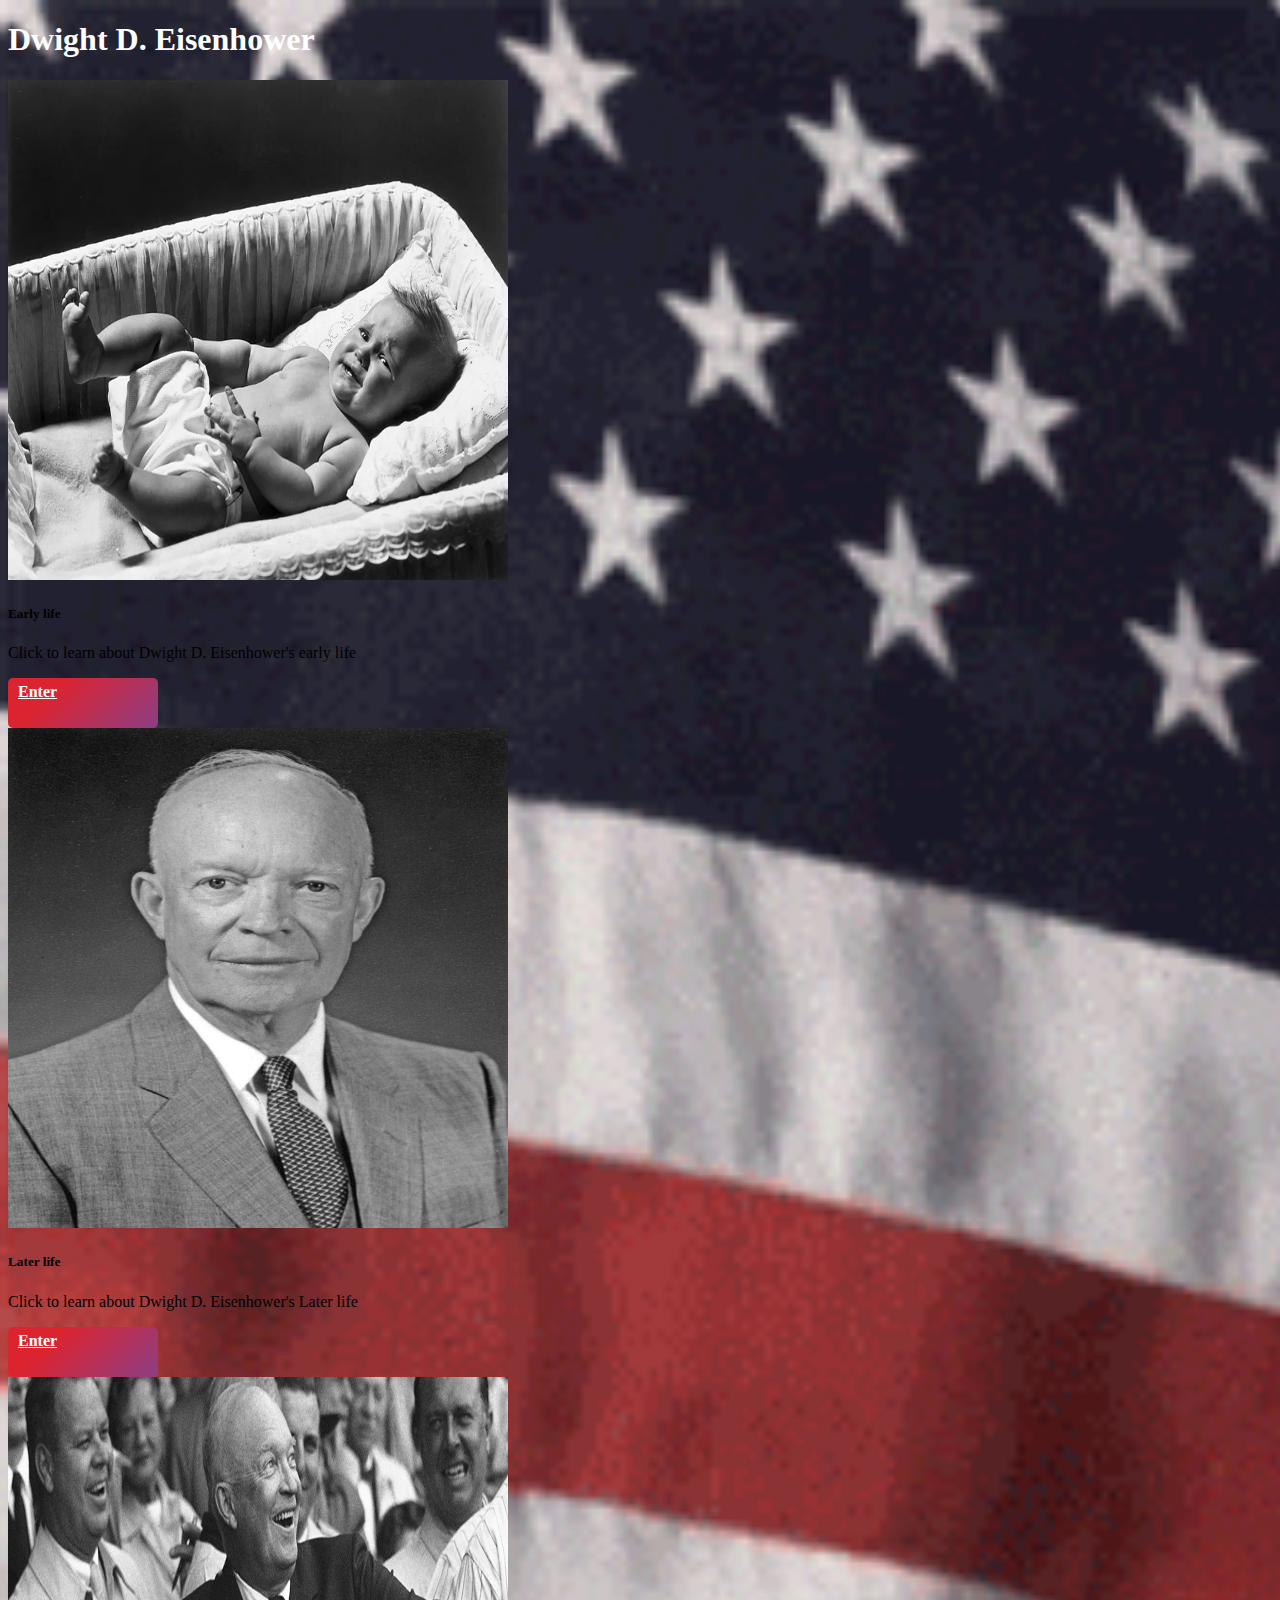
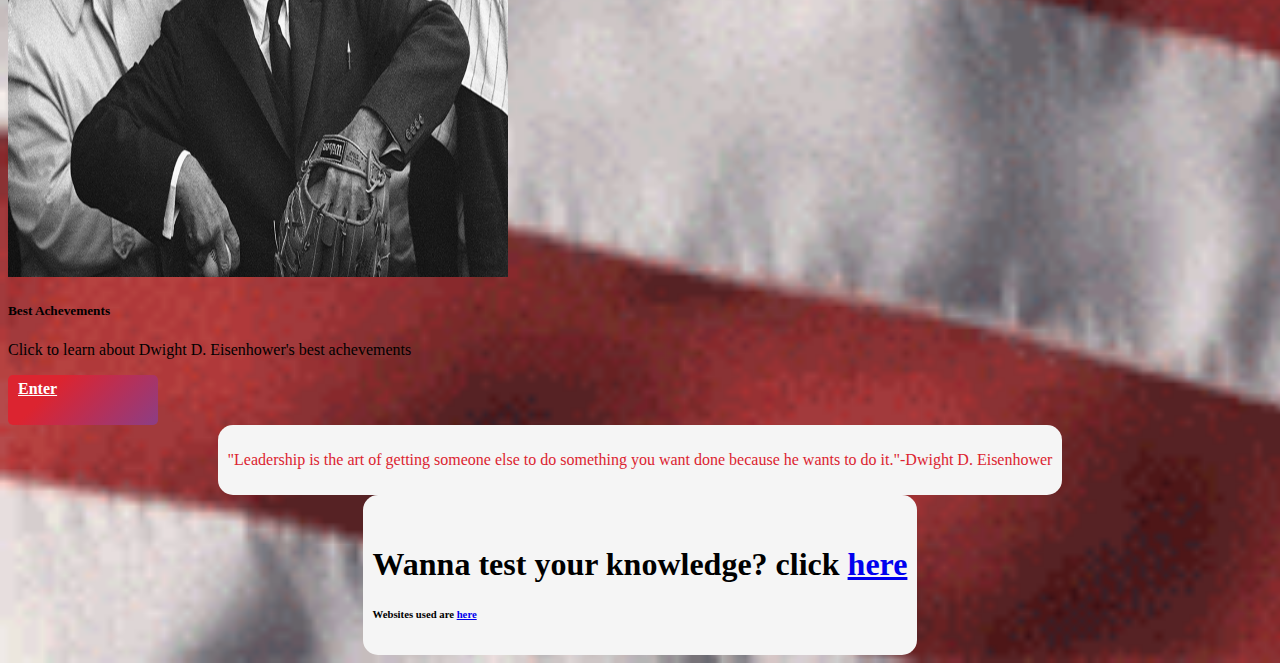
==== commit 08911bc6: "Done" ====
--- a/index.html
+++ b/index.html
@@ -64,8 +64,9 @@
             </div>
             </div>
             <div class="maininfo justify-content-center text-center pt-3 "> <p id="text"class="changer"></p> </div>
-            <div class="maininfo justify-content-center text-center pt-3 "> 
+            <div class="maininfo justify-content-center text-center pt-3 up "> 
               <h1>Wanna test your knowledge? click <a href="quiz.html"> here</a> </h1> 
+              <h6>Websites used are <a href="Works.html">here</a></h6>
             </div>
         </main>
         <footer>
--- a/style.css
+++ b/style.css
@@ -269,3 +269,7 @@
 .changer {
   color: #dc2430;
 }
+.up {
+  padding-top: 30px;
+}
+
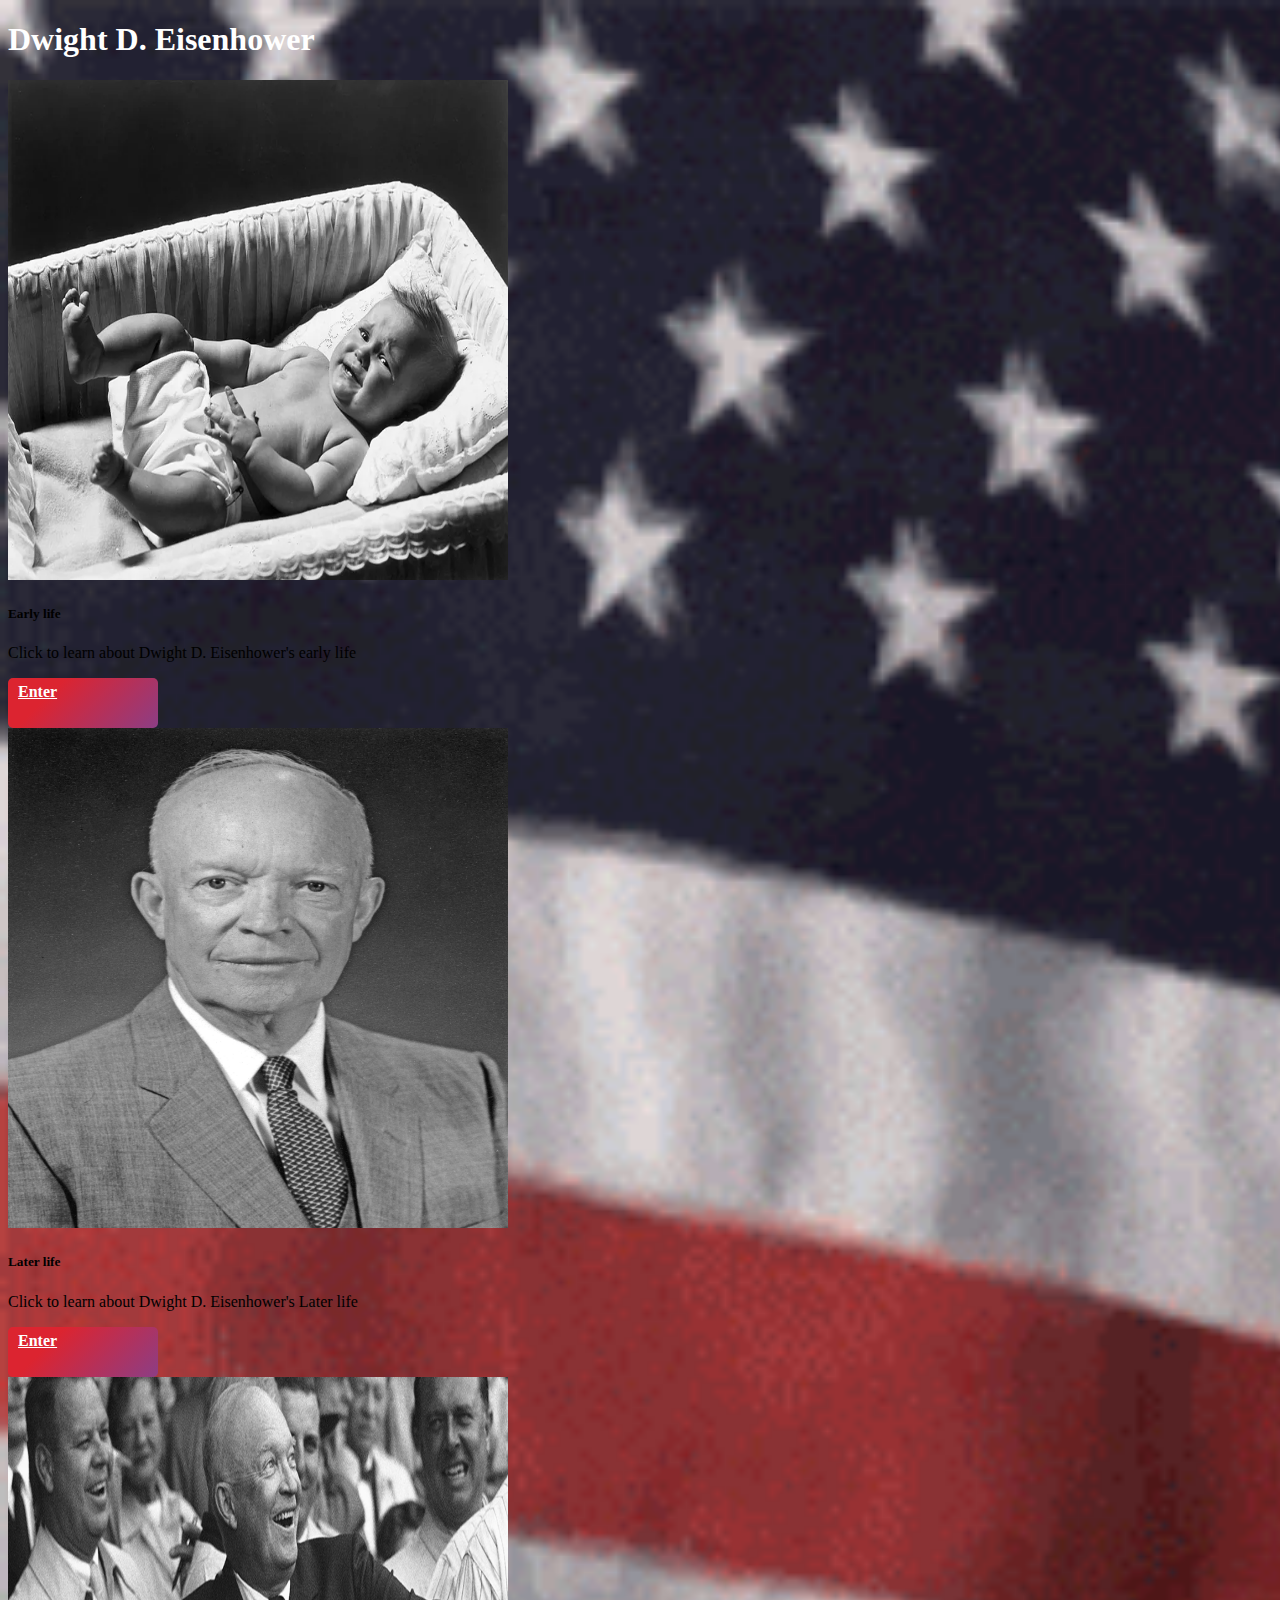
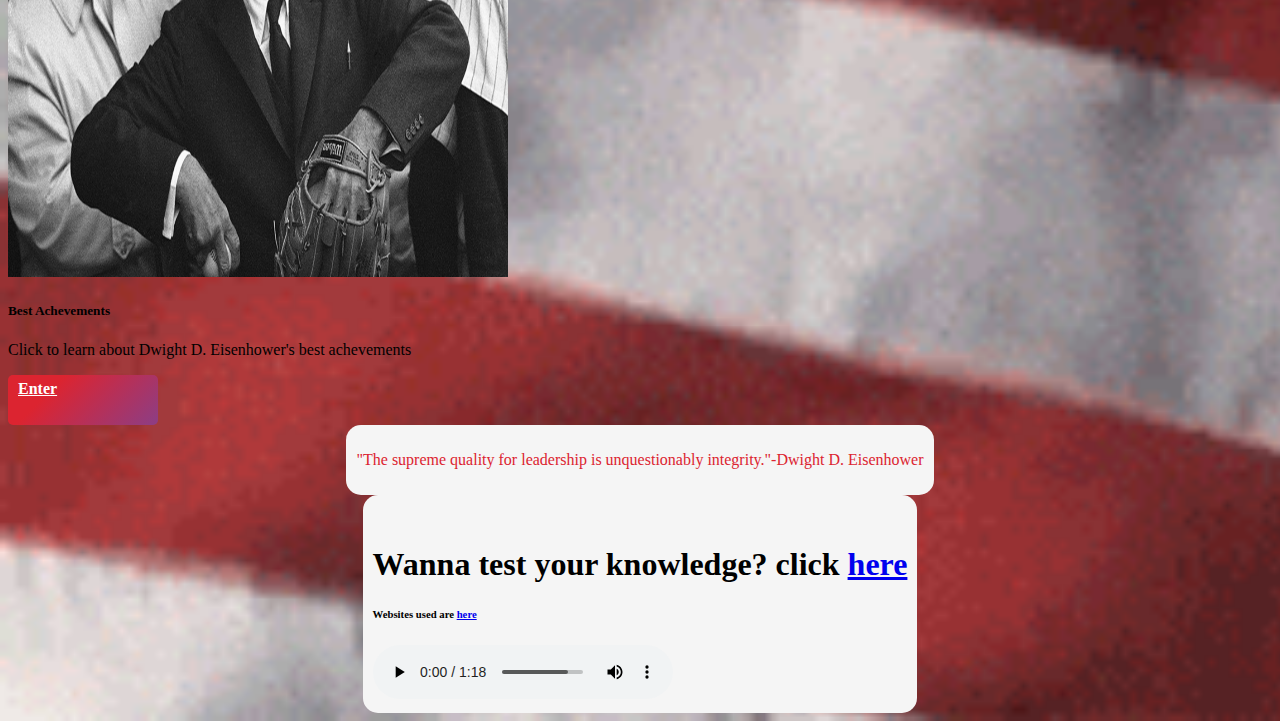
==== commit cb35c6ff: "Added extra audio element" ====
--- a/index.html
+++ b/index.html
@@ -67,6 +67,11 @@
             <div class="maininfo justify-content-center text-center pt-3 up "> 
               <h1>Wanna test your knowledge? click <a href="quiz.html"> here</a> </h1> 
               <h6>Websites used are <a href="Works.html">here</a></h6>
+              <audio controls autoplay>
+                <source src="videoplayback.m4a" type="audio/ogg">
+                <source src="videoplayback.m4a" type="audio/mpeg">
+                Your browser does not support the audio element.
+              </audio>
             </div>
         </main>
         <footer>
@@ -85,5 +90,7 @@
             crossorigin="anonymous"
         ></script>
   <script src="script.js"></script>
+
+ 
     </body>
 </html>
